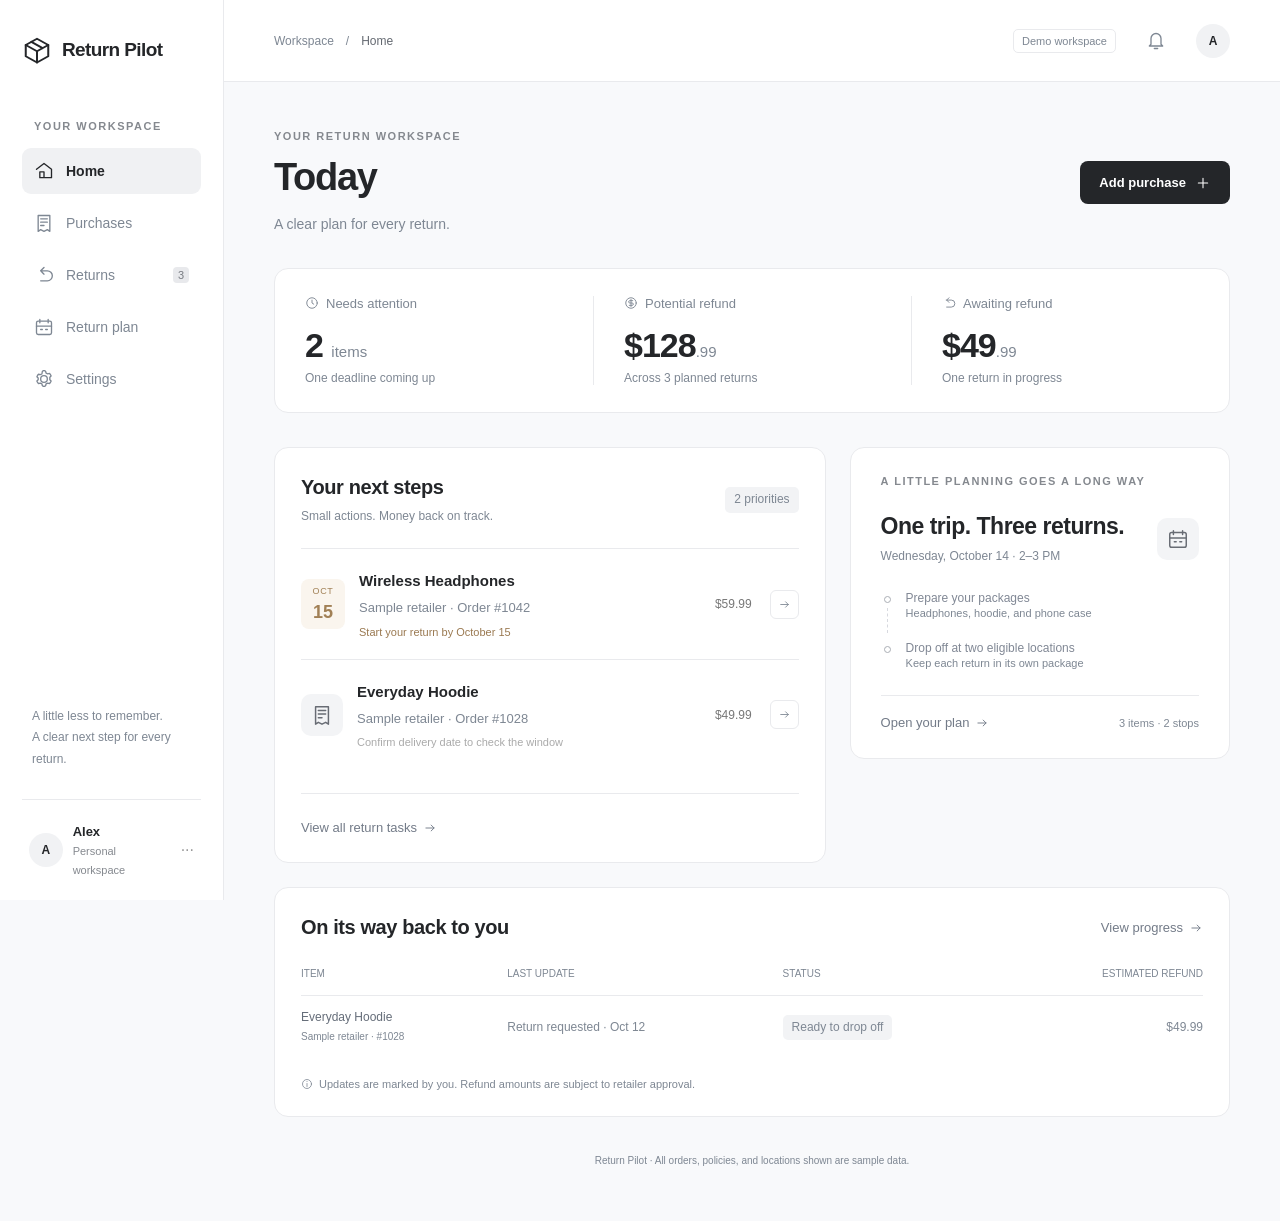
==== demo/index.html @ 165a9c5d "Add presentation opening and organize MVP demo" ====
<!doctype html>
<html lang="en">
<head>
  <meta charset="UTF-8">
  <meta name="viewport" content="width=device-width, initial-scale=1">
  <meta name="theme-color" content="#ffffff">
  <meta name="description" content="Return Pilot — organize purchases, plan returns, and follow refunds in one place.">
  <title>Return Pilot — Your returns, under control</title>
  <link rel="icon" type="image/svg+xml" href="data:image/svg+xml,%3Csvg xmlns='http://www.w3.org/2000/svg' viewBox='0 0 32 32'%3E%3Crect width='32' height='32' rx='8' fill='%23242629'/%3E%3Cpath d='m16 6 10 6v10l-10 5-10-5V12l10-6Zm-10 6 10 5 10-5M16 17v10' fill='none' stroke='white' stroke-width='1.5'/%3E%3C/svg%3E">
  <link rel="stylesheet" href="styles.css">
</head>
<body>
  <div id="app"></div>
  <div id="toast" class="toast" role="status" aria-live="polite"></div>
  <dialog id="modal"></dialog>
  <script src="app.js"></script>
</body>
</html>
---- demo/styles.css ----
:root{--ink:#242629;--muted:#85898f;--subtle:#a6aab0;--line:#e9eaed;--canvas:#f8f9fb;--panel:#fff;--soft:#f3f4f6;--warn:#93672f;--warn-bg:#faf5ed;--radius:14px;--font:Arimo,Arial,Helvetica,sans-serif}
*{box-sizing:border-box}body{margin:0;font-family:var(--font);color:var(--ink);background:var(--canvas);font-size:16px;-webkit-font-smoothing:antialiased}button,input,select,textarea{font:inherit}button,a,input,select,textarea{-webkit-tap-highlight-color:transparent}button{cursor:pointer}a{color:inherit;text-decoration:none}button:disabled{opacity:.4;cursor:not-allowed}button:focus-visible,a:focus-visible{outline:3px solid #a4afb9;outline-offset:4px}input:focus,select:focus,textarea:focus{outline:2px solid #a4afb9;outline-offset:1px}svg.icon{width:20px;height:20px;flex-shrink:0;fill:none;stroke:currentColor;stroke-width:1.6;stroke-linecap:round;stroke-linejoin:round}h1,h2,h3,p{margin:0}h1{font-size:38px;line-height:1.2;letter-spacing:-1.3px;font-weight:600}h2{font-size:20px;line-height:1.35;letter-spacing:-.4px;font-weight:600}h3{font-size:16px;font-weight:600;line-height:1.4}p{line-height:1.65}small,.small{font-size:13px;line-height:1.5}.muted{color:var(--muted)}.eyebrow{font-size:11px;letter-spacing:1.5px;font-weight:600;text-transform:uppercase;color:var(--muted)}.strong{font-weight:600}.nowrap{white-space:nowrap}.iconbox{width:42px;height:42px;display:grid;place-items:center;background:var(--soft);border-radius:10px;color:#686c74;flex-shrink:0}.iconbox svg{width:22px;height:22px}
.sidebar{width:224px;position:fixed;inset:0 auto 0 0;background:#fff;border-right:1px solid var(--line);padding:35px 22px 22px;display:flex;flex-direction:column;z-index:10}.brand{display:flex;align-items:center;gap:10px;font-size:19px;letter-spacing:-.6px;font-weight:700}.brand svg{width:30px;height:30px}.sidebar .eyebrow{margin:55px 12px 16px}.nav{display:flex;flex-direction:column;gap:6px}.nav a{display:flex;gap:12px;align-items:center;padding:13px 12px;color:#7e8793;font-size:14px;border-radius:9px}.nav a:hover{background:#f8f9fa;color:var(--ink)}.nav a.active{color:var(--ink);background:#f0f1f3;font-weight:600}.nav .counter{margin-left:auto;font-size:11px;background:#e8e9ec;border-radius:4px;padding:2px 5px;color:#777b81}.sidebar-foot{margin-top:auto}.help-note{margin:28px 10px;color:#7e8793;font-size:12px;line-height:1.8}.profile{border-top:1px solid var(--line);padding:22px 7px 0;display:flex;align-items:center;gap:10px}.avatar{width:34px;height:34px;background:#f1f2f4;border-radius:50%;display:grid;place-items:center;font-size:12px;font-weight:600}.profile small{font-size:11px}.profile .more{margin-left:auto;color:#999}.main{margin-left:224px;min-height:100vh}.toolbar{height:82px;display:flex;align-items:center;justify-content:space-between;padding:0 50px;border-bottom:1px solid var(--line);background:#fff}.crumb{display:flex;gap:12px;align-items:center;color:#7e8793;font-size:12px}.crumb span:last-child{color:#646971}.toolbar-right{display:flex;align-items:center;gap:23px}.demo{padding:5px 8px;font-size:11px;border:1px solid var(--line);border-radius:5px;color:#7e8793}.icon-button{padding:7px;display:grid;place-items:center;background:none;border:0;color:#7e8793}.icon-button:hover{color:var(--ink);background:var(--soft);border-radius:6px}.content{max-width:1320px;margin:auto;padding:48px 50px 55px}.page-heading{display:flex;justify-content:space-between;align-items:center;gap:24px;margin-bottom:32px}.page-heading p{margin-top:12px;font-size:14px;color:#7e8793}.page-heading .eyebrow{margin-bottom:13px}.btn{display:inline-flex;align-items:center;justify-content:center;gap:9px;border:1px solid transparent;background:var(--ink);color:#fff;border-radius:8px;padding:12px 18px;font-size:13px;font-weight:600;min-height:43px;white-space:nowrap}.btn:hover{background:#414349}.btn.secondary{background:#fff;border-color:#dddfe4;color:#646970}.btn.secondary:hover{background:#f6f7f9}.btn.ghost{background:none;color:#777d85;border:0;padding:8px 0;min-height:32px}.btn.ghost:hover{color:var(--ink)}.btn.full{width:100%}.btn svg{width:16px;height:16px}.link{background:none;border:0;font-size:13px;color:#737b88;padding:0;display:inline-flex;align-items:center;gap:6px;cursor:pointer}.link:hover{color:var(--ink)}.link svg{width:14px;height:14px}.back{display:inline-flex;gap:6px;align-items:center;font-size:13px;color:var(--muted);margin-bottom:24px}.back svg{width:16px;height:16px}.pill{display:inline-flex;align-items:center;gap:6px;padding:5px 9px;border-radius:5px;font-size:11px;line-height:1.3;background:#f2f3f5;color:#7e8793;white-space:nowrap}.pill.urgent{color:var(--warn);background:var(--warn-bg)}.pill.dark{background:#eceef1;color:#525962}.panel{background:#fff;border:1px solid var(--line);border-radius:var(--radius);padding:26px;min-width:0}.panel-heading{display:flex;justify-content:space-between;gap:12px;align-items:center;margin-bottom:23px}.panel-heading .small{font-size:12px}.columns{display:grid;grid-template-columns:minmax(0,1.45fr) minmax(300px,1fr);gap:24px;align-items:start}.columns.equal{grid-template-columns:1fr 1fr}.stack{display:flex;flex-direction:column;gap:22px}.divider{height:1px;background:var(--line);margin:24px 0}.metric-row{display:grid;grid-template-columns:repeat(3,1fr);background:white;border:1px solid var(--line);border-radius:14px;margin:0 0 34px;padding:27px 0}.metric{padding:0 30px;position:relative}.metric+.metric{border-left:1px solid var(--line)}.metric-label{font-size:12px;color:#7e8793;display:flex;gap:7px;align-items:center}.metric-label svg{width:14px;height:14px}.metric-value{font-size:34px;font-weight:600;letter-spacing:-1px;margin:15px 0 6px}.metric-value .unit{font-size:15px;color:#7e8793;font-weight:400;letter-spacing:0}.metric-note{font-size:11px;color:#7e8793}.section-title{display:flex;justify-content:space-between;align-items:center;margin-bottom:22px}.section-title p{font-size:12px;color:#7e8793;margin-top:6px}.task-row{display:flex;gap:14px;align-items:center;padding:21px 0;border-top:1px solid var(--line);min-width:0}.task-row:first-of-type{border-top:0;padding-top:6px}.task-copy{flex:1;min-width:0}.task-copy h3{font-size:14px;margin-bottom:6px}.task-copy p{font-size:12px;color:#7e8793}.task-copy .action-note{font-size:11px;color:#aaa;margin-top:7px}.task-copy .action-note.urgent{color:#9a7951}.date-tile{width:44px;height:50px;background:#f4f5f7;border-radius:8px;display:flex;flex-direction:column;align-items:center;justify-content:center;color:#777d86;font-size:18px;font-weight:600;flex-shrink:0}.date-tile small{font-size:9px;margin-bottom:3px;letter-spacing:.7px;font-weight:400}.date-tile.urgent{background:#faf5ee;color:#a18056}.task-action{display:flex;align-items:center;gap:18px}.task-action .price{font-size:12px;color:#777}.row-arrow{border:1px solid var(--line);background:#fff;padding:7px;display:grid;place-items:center;border-radius:6px;color:#7e8793}.row-arrow svg{width:13px;height:13px}.row-arrow:hover{color:var(--ink);border-color:#7e8793}.plan-feature{padding:27px 30px;background:#fff;border:1px solid var(--line);border-radius:14px}.plan-date{display:flex;align-items:center;justify-content:space-between;margin:26px 0}.plan-date strong{font-size:23px;letter-spacing:-.5px}.plan-date small{display:block;color:#7e8793;margin-top:7px;font-size:12px}.mini-route{margin:20px 0 23px;display:grid;gap:20px}.route-item{display:flex;gap:12px;position:relative;font-size:12px}.route-item .route-dot{width:7px;height:7px;border:1.5px solid #aaaeb5;border-radius:50%;margin:5px 3px}.route-item:first-child:after{content:'';position:absolute;height:25px;border-left:1px dashed #d7d9df;left:6px;top:17px}.route-item small{color:#7e8793;font-size:11px}.route-item strong{display:block;font-weight:400;color:#818895}.plan-footer{border-top:1px solid var(--line);padding-top:19px;display:flex;justify-content:space-between;align-items:center}.plan-footer small{font-size:11px;color:#7e8793}.refund-panel{margin-top:24px}.refund-table{width:100%;border-collapse:collapse;font-size:12px}.refund-table th{text-align:left;font-size:10px;font-weight:400;color:#7e8793;padding:4px 0 16px}.refund-table td{padding:14px 0;border-top:1px solid var(--line);color:#7e8793}.refund-table td:first-child{color:#656d79}.refund-table th:last-child,.refund-table td:last-child{text-align:right}.refund-table small{display:block;color:#7e8793;font-size:10px;margin-top:5px}.inline-note{font-size:11px;color:#7e8793;margin-top:20px;display:flex;gap:6px;align-items:center}.inline-note svg{width:12px;height:12px}
.tabs{display:flex;gap:22px;border-bottom:1px solid var(--line);margin-bottom:26px;overflow-x:auto}.tab{border:0;background:none;font-size:13px;padding:14px 1px;color:#7e8793;border-bottom:2px solid transparent;white-space:nowrap}.tab.active{color:#363b43;border-bottom-color:#33363d;font-weight:600}.option-grid{display:grid;grid-template-columns:repeat(2,1fr);gap:16px}.option{background:white;border:1px solid var(--line);border-radius:12px;padding:24px;text-align:left;display:flex;align-items:flex-start;gap:16px}.option:hover{border-color:#7e8793;background:#fdfdfe}.option h3{font-size:15px;margin:3px 0 7px}.option p{font-size:12px;color:#7e8793}.option .chevron{margin-left:auto;color:#7e8793}.notice{padding:15px 18px;background:#f7f8fa;border:1px solid #eceef2;border-radius:9px;display:flex;gap:12px;color:#7e8793;font-size:12px;line-height:1.7}.notice svg{width:17px;height:17px;flex-shrink:0;margin-top:2px}.notice.warn{background:#faf7f2;color:#9c8667;border-color:#f0e9dc}.upload-zone{border:1px dashed #d6dbe3;background:#fcfcfd;border-radius:12px;min-height:260px;display:flex;flex-direction:column;justify-content:center;align-items:center;text-align:center;gap:13px;padding:30px}.upload-zone h3{font-size:17px}.upload-zone p{font-size:12px;color:#7e8793}.upload-zone>svg{width:40px;height:40px;color:#7e8793;margin-bottom:7px}.upload-zone.dragging{background:#eef1f6;border-color:#727a87}.upload-actions{display:flex;gap:10px;margin-top:8px}.file-note{font-size:11px;color:#7e8793;margin-top:12px}.checklist{display:flex;flex-direction:column;gap:17px}.check-row{display:flex;gap:10px;font-size:13px;color:#737c89;align-items:flex-start;line-height:1.55}.check-row input{margin-top:3px;accent-color:#34383e;width:15px;height:15px}.check-row:has(input:checked) span{text-decoration:line-through;color:#7e8793}.form-grid{display:grid;grid-template-columns:1fr 1fr;gap:22px 20px}.field{display:flex;flex-direction:column;gap:9px;font-size:12px;color:#7e8793}.field input,.field select,.field textarea{width:100%;min-height:42px;border:1px solid #e1e4e9;border-radius:7px;background:#fff;color:#515b68;padding:11px 12px;font-size:13px;line-height:1.4}.field input::placeholder{color:#7e8793}.field textarea{min-height:80px;resize:vertical}.field.full{grid-column:1/-1}.field small{font-size:11px;color:#7e8793}.field .invalid{border-color:#c4a77d}.form-actions{display:flex;gap:12px;justify-content:flex-end;margin-top:28px;align-items:center}.form-actions .small{margin-right:auto;font-size:11px;color:#7e8793}.receipt{padding:30px 28px;border:1px solid #e5e7eb;background:white;max-width:300px;margin:25px auto;font-family:var(--font);box-shadow:0 6px 25px #1e273007}.receipt-brand{font-size:18px;letter-spacing:3px;font-weight:600;text-align:center;margin:8px 0}.receipt-sub{text-align:center;font-size:9px;letter-spacing:1px;color:#7e8793;margin-bottom:25px}.receipt-line{display:flex;justify-content:space-between;font-size:11px;color:#7e8793;margin:15px 0}.receipt-line b{color:#646c77;font-weight:400}.receipt-separator{border-top:1px dashed #d7dbe2;margin:20px 0}.receipt-foot{text-align:center;margin-top:25px;font-size:10px;color:#7e8793}.receipt-preview{background:#f8f9fb;border:1px solid var(--line);border-radius:10px;overflow:hidden;padding:20px;min-height:440px;display:grid;place-items:center}.receipt-preview img{max-width:100%;max-height:400px;object-fit:contain}.receipt-tools{display:flex;justify-content:space-between;align-items:center;margin-bottom:15px;font-size:11px;color:#7e8793}.item-review{display:flex;align-items:center;gap:13px;border:1px solid var(--line);border-radius:9px;padding:16px;margin:12px 0}.item-review input{accent-color:#34383e}.item-review p{font-size:12px;color:#7e8793}.item-review .price{margin-left:auto;font-size:13px;color:#66707d}.stepper{display:flex;gap:12px;align-items:center;margin-bottom:27px;color:#7e8793;font-size:12px}.stepper b{font-weight:400;color:#666f7b}.stepper span{display:inline-flex;align-items:center;gap:7px}.stepper i{font-style:normal;width:21px;height:21px;border:1px solid #dddfe5;border-radius:50%;display:grid;place-items:center;font-size:10px}.stepper .current i{background:#34383e;color:white;border-color:#34383e}.stepper .current{color:#4d5663}.stepper .step-line{height:1px;flex:1;background:#e6e8ed;max-width:65px}.key-values{display:flex;flex-direction:column;gap:17px}.kv{display:flex;justify-content:space-between;gap:22px;font-size:12px;line-height:1.5}.kv dt{color:#7e8793}.kv dd{margin:0;color:#626c7b;text-align:right;max-width:60%}.decision{display:flex;gap:10px;margin:22px 0}.decision button{flex:1;padding:14px;background:#fff;border:1px solid var(--line);border-radius:7px;font-size:12px;color:#7e8793;display:flex;flex-direction:column;align-items:center;gap:7px}.decision button.active{background:#353941;color:#fff;border-color:#353941}.timeline{margin:20px 0 5px}.timeline-step{display:flex;gap:14px;padding-bottom:25px;position:relative;font-size:13px}.timeline-step:not(:last-child):after{content:'';width:1px;background:#e2e5e9;position:absolute;left:6px;top:17px;bottom:5px}.timeline-dot{width:13px;height:13px;border:1.5px solid #d3d7df;border-radius:50%;margin-top:2px;flex-shrink:0;z-index:1;background:white}.timeline-step.done .timeline-dot{background:#454b54;border-color:#454b54}.timeline-step.current .timeline-dot{border-color:#454b54;box-shadow:0 0 0 3px #f0f1f4}.timeline-step h3{font-size:13px;font-weight:400;color:#818b99}.timeline-step.current h3{font-weight:600;color:#454f5f}.timeline-step small{font-size:11px;color:#7e8793;display:block;margin-top:5px}.timeline-step .pill{margin-left:auto;align-self:flex-start}.search{display:flex;align-items:center;gap:9px;border:1px solid var(--line);padding:10px 14px;border-radius:8px;background:#fff;color:#7e8793;max-width:360px}.search input{border:0;outline:0;padding:0;width:100%;font-size:13px;color:#6d7684;background:none}.search svg{width:16px;height:16px}.list-toolbar{display:flex;justify-content:space-between;gap:18px;margin-bottom:22px}.purchase-list{display:flex;flex-direction:column}.purchase-item{display:flex;align-items:center;gap:20px;padding:23px 0;border-bottom:1px solid var(--line)}.purchase-item:last-child{border:0}.purchase-item .item-data{flex:1}.purchase-item h3{font-size:14px;font-weight:600}.purchase-item p{font-size:12px;color:#7e8793;margin-top:5px}.purchase-item .purchase-price{font-size:14px;color:#78818f;min-width:90px;text-align:right}.purchase-item .pill{min-width:92px;justify-content:center}.task-list-card{padding:24px;display:flex;gap:18px;border-bottom:1px solid var(--line);align-items:center}.task-list-card:last-child{border:0}.task-list-card .item-data{flex:1}.task-list-card h3{font-size:14px}.task-list-card p{font-size:12px;color:#7e8793;margin-top:6px}.task-list-card .task-facts{display:flex;gap:17px;margin-top:12px;font-size:11px;color:#7e8793}.task-list-card .right{display:flex;gap:14px;align-items:center}.task-list-card .right strong{font-size:13px;font-weight:400;color:#7b8492}.empty{padding:65px 20px;text-align:center;color:#7e8793;font-size:14px}.empty svg{width:36px;height:36px;display:block;margin:0 auto 16px}.stop{display:flex;gap:18px}.stop-number{width:32px;height:32px;border:1px solid var(--line);border-radius:50%;display:grid;place-items:center;font-size:12px;color:#7e8793;flex-shrink:0}.stop h3{font-size:16px}.stop p{font-size:12px;color:#7e8793;margin-top:6px}.stop .stop-items{margin-top:18px;background:#f7f8fa;border-radius:7px;padding:13px 16px;font-size:12px;color:#7e8793}.stop-content{flex:1}.stop-time{margin-left:auto;font-size:12px;color:#7e8793}.setting-group{padding:20px 0;border-bottom:1px solid var(--line)}.setting-group:last-child{border:0}.setting-group h3{font-size:14px;margin-bottom:6px}.setting-group p{font-size:12px;color:#7e8793}.settings-row{display:flex;align-items:center;justify-content:space-between;gap:22px}.switch{appearance:none;background:#dedfe3;width:34px;height:20px;border-radius:20px;position:relative;cursor:pointer;transition:.15s}.switch:before{content:'';background:white;width:16px;height:16px;border-radius:50%;position:absolute;left:2px;top:2px;box-shadow:0 1px 3px #0001}.switch:checked{background:#40464f}.switch:checked:before{transform:translateX(14px)}.code-box{background:#f7f8fa;border:1px solid var(--line);border-radius:7px;padding:13px 15px;display:flex;align-items:center;justify-content:space-between;gap:12px;font-size:12px;color:#778293;overflow-wrap:anywhere}.auth{min-height:100vh;display:grid;grid-template-columns:1fr 1fr;background:#fff}.auth-story{background:#f5f6f8;border-right:1px solid var(--line);padding:50px;display:flex;flex-direction:column}.auth-story .auth-copy{margin:auto 0;max-width:450px}.auth-copy h1{font-size:50px;line-height:1.2;letter-spacing:-2px}.auth-copy p{margin-top:22px;max-width:340px;font-size:15px;color:#7e8793}.auth-steps{display:flex;gap:23px;margin-top:40px;font-size:11px;color:#7e8793}.auth-steps svg{width:16px;height:16px;display:block;margin-bottom:10px}.auth-body{display:flex;align-items:center;justify-content:center;padding:40px}.auth-form{width:360px;max-width:100%}.auth-form>.brand{justify-content:center;margin-bottom:38px}.auth-form h2{text-align:center;font-size:28px;letter-spacing:-.7px}.auth-form>p{text-align:center;font-size:13px;color:#7e8793;margin:12px 0 30px}.auth-form .or{display:flex;align-items:center;gap:12px;font-size:11px;color:#7e8793;margin:25px 0}.auth-form .or:before,.auth-form .or:after{content:'';height:1px;background:var(--line);flex:1}.auth-footer{font-size:11px!important;line-height:1.8!important;color:#7e8793!important;margin-top:25px!important;text-align:center}.footer-note{text-align:center;font-size:10px;color:#7e8793;margin-top:38px}.toast{position:fixed;bottom:28px;left:50%;transform:translate(-50%,20px);opacity:0;pointer-events:none;background:#30353d;color:white;border-radius:9px;padding:13px 20px;font-size:13px;box-shadow:0 8px 30px #0002;transition:.2s;z-index:100;max-width:90vw}.toast.show{transform:translate(-50%,0);opacity:1}dialog{border:1px solid var(--line);border-radius:15px;padding:32px;max-width:520px;width:calc(100% - 40px);box-shadow:0 20px 70px #26304020;color:var(--ink)}dialog::backdrop{background:#20293655}dialog h2{margin-bottom:15px}dialog p{color:#7e8793;font-size:13px;margin-bottom:20px}dialog .modal-close{position:absolute;top:15px;right:15px}.badge-number{width:22px;height:22px;border-radius:50%;background:#f1f3f6;display:grid;place-items:center;color:#7e8793;font-size:11px}.walkthrough{display:flex;gap:13px;margin:22px 0;font-size:13px;color:#7e8793}.walkthrough small{display:block;color:#7e8793;font-size:11px;margin-top:6px}
@media(min-width:1600px){.content{padding-top:57px}.metric-row{margin-bottom:40px}}
@media(max-width:1150px){.toolbar{padding:0 30px}.content{padding:36px 30px}.columns{grid-template-columns:minmax(0,1.3fr) minmax(280px,1fr);gap:18px}.panel,.plan-feature{padding:22px}.task-action .price{display:none}.metric{padding:0 23px}.task-copy h3{font-size:13px}}
@media(max-width:950px){.sidebar{width:190px;padding:32px 16px}.main{margin-left:190px}.brand{font-size:17px}.content{padding:30px 24px}.toolbar{padding:0 24px}.columns,.columns.equal{grid-template-columns:1fr}.page-heading h1{font-size:32px}.panel{padding:25px}.task-action .price{display:block}.purchase-item .pill{display:none}.auth-copy h1{font-size:38px}.auth-story{padding:32px}}
@media(max-width:650px){.sidebar{inset:auto 0 0;width:100%;height:67px;flex-direction:row;padding:6px 9px;border-right:0;border-top:1px solid var(--line)}.sidebar>.brand,.sidebar>.eyebrow,.sidebar-foot{display:none}.nav{flex-direction:row;width:100%;justify-content:space-around;gap:3px}.nav a{font-size:9px;flex-direction:column;gap:4px;padding:8px 9px;flex:1;border-radius:6px}.nav .counter{display:none}.nav svg{width:18px;height:18px}.main{margin:0;padding-bottom:67px}.toolbar{height:62px;padding:0 22px}.toolbar-right{gap:10px}.toolbar .avatar{display:none}.content{padding:29px 22px 35px}.page-heading{align-items:flex-start;gap:10px;margin-bottom:25px}.page-heading h1{font-size:30px}.page-heading p{font-size:12px;line-height:1.6;max-width:220px}.page-heading .btn{font-size:0;padding:10px;min-height:36px;margin-top:8px}.page-heading .btn svg{width:18px;height:18px}.metric-row{padding:22px 0;margin-bottom:25px}.metric{padding:0 15px}.metric-label{font-size:10px}.metric-label svg{display:none}.metric-value{font-size:25px;margin:12px 0 4px}.metric-note{font-size:9px;line-height:1.6}.metric-value .unit{display:none}.panel,.plan-feature{padding:21px;border-radius:11px}.task-row{gap:11px}.task-copy h3{font-size:13px}.task-copy p{font-size:11px}.task-action{gap:10px}.task-action .price{display:none}.panel h2,.section-title h2{font-size:18px}.date-tile{width:38px;height:45px}.refund-table th:nth-child(2),.refund-table td:nth-child(2){display:none}.form-grid{grid-template-columns:1fr}.field.full{grid-column:auto}.option-grid{grid-template-columns:1fr}.upload-actions{flex-wrap:wrap;justify-content:center}.receipt-preview{min-height:330px}.form-actions{flex-wrap:wrap}.form-actions .small{width:100%}.page-heading .btn.ghost{font-size:12px}.list-toolbar{flex-direction:column}.search{max-width:none}.purchase-item{gap:12px}.purchase-item .purchase-price{min-width:auto;font-size:12px}.purchase-item .item-data h3{font-size:12px}.purchase-item p{font-size:10px}.task-list-card{padding:20px 0;gap:12px}.task-list-card .right strong{display:none}.task-list-card .task-facts{gap:10px}.task-list-card .pill{font-size:9px}.task-list-card p{font-size:10px}.kv{font-size:11px}.auth{grid-template-columns:1fr}.auth-story{display:none}.auth-body{padding:40px 27px}.auth-form{width:100%}.auth-form .brand{display:flex}.toast{bottom:85px}.stepper{gap:8px;font-size:10px}.stepper i{width:18px;height:18px}.auth-copy h1{font-size:38px}}

.plan-controls{grid-template-columns:1fr 1fr 1fr}.field{min-width:0}.field input,.field select{min-width:0}.stop-items .icon{width:16px;height:16px;vertical-align:middle;margin-right:6px}.kv dt{flex-shrink:0}.metric-label{font-size:13px}.metric-note{font-size:12px}.task-copy h3{font-size:15px}.task-copy p{font-size:13px}.pill{font-size:12px}.field{font-size:13px}.nav a{font-size:14px}.danger-link{color:#9a625a!important}
@media(max-width:650px){.plan-controls{grid-template-columns:1fr}.metric-label{font-size:10px}.metric-note{font-size:10px}.metric-value .unit{display:inline;font-size:11px}.task-copy h3{font-size:13px}.task-copy p{font-size:11px}.pill{font-size:11px}.nav a{font-size:9px}}
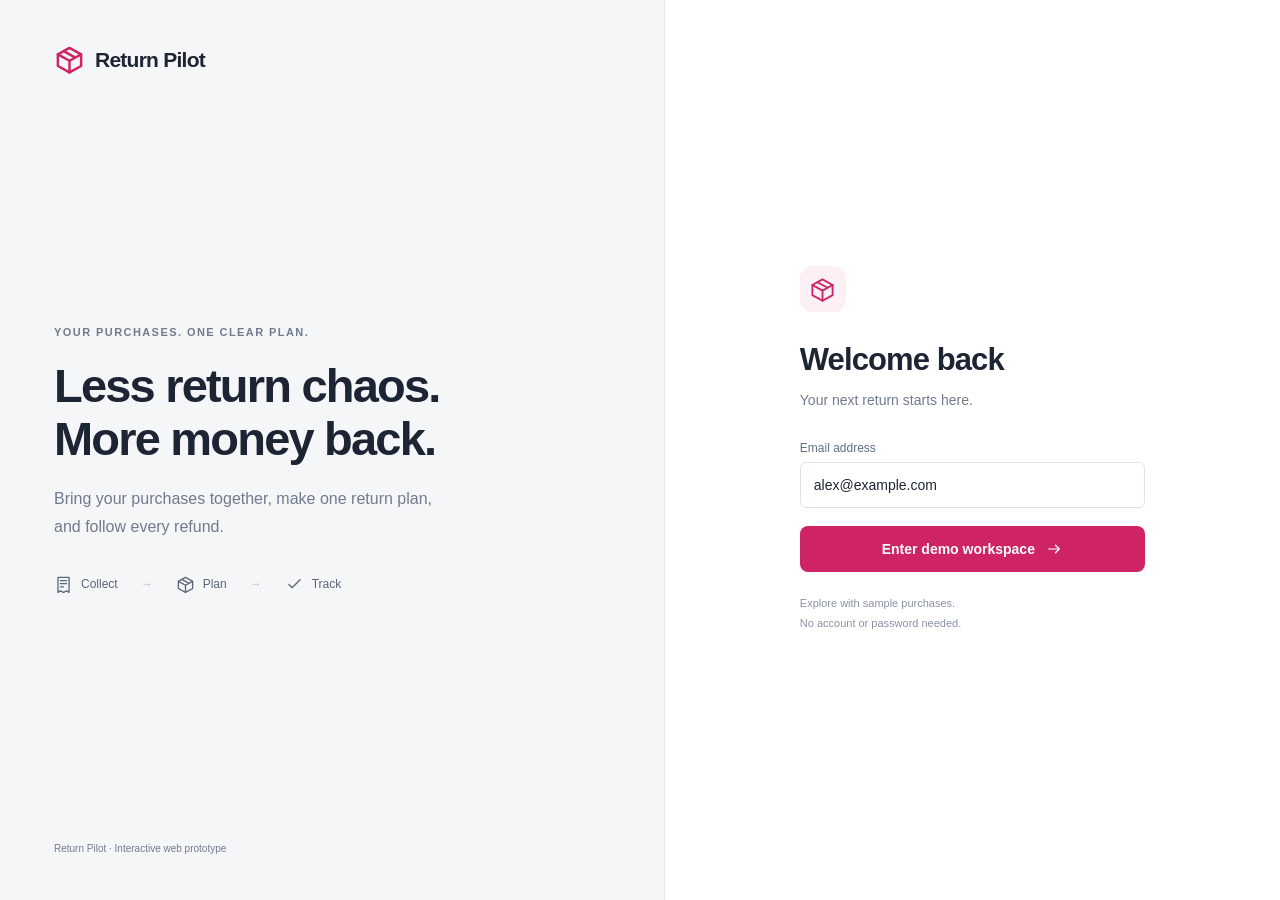
==== commit 8f333be0: "refactor: streamline MVP purchase-to-return demo" ====
--- a/demo/index.html
+++ b/demo/index.html
@@ -12,7 +12,7 @@
 <body>
   <div id="app"></div>
   <div id="toast" class="toast" role="status" aria-live="polite"></div>
-  <dialog id="modal"></dialog>
+  <dialog id="modal" aria-labelledby="modal-title"></dialog>
   <script src="app.js"></script>
 </body>
 </html>
--- a/demo/styles.css
+++ b/demo/styles.css
@@ -1,11 +1,20 @@
-:root{--ink:#242629;--muted:#85898f;--subtle:#a6aab0;--line:#e9eaed;--canvas:#f8f9fb;--panel:#fff;--soft:#f3f4f6;--warn:#93672f;--warn-bg:#faf5ed;--radius:14px;--font:Arimo,Arial,Helvetica,sans-serif}
-*{box-sizing:border-box}body{margin:0;font-family:var(--font);color:var(--ink);background:var(--canvas);font-size:16px;-webkit-font-smoothing:antialiased}button,input,select,textarea{font:inherit}button,a,input,select,textarea{-webkit-tap-highlight-color:transparent}button{cursor:pointer}a{color:inherit;text-decoration:none}button:disabled{opacity:.4;cursor:not-allowed}button:focus-visible,a:focus-visible{outline:3px solid #a4afb9;outline-offset:4px}input:focus,select:focus,textarea:focus{outline:2px solid #a4afb9;outline-offset:1px}svg.icon{width:20px;height:20px;flex-shrink:0;fill:none;stroke:currentColor;stroke-width:1.6;stroke-linecap:round;stroke-linejoin:round}h1,h2,h3,p{margin:0}h1{font-size:38px;line-height:1.2;letter-spacing:-1.3px;font-weight:600}h2{font-size:20px;line-height:1.35;letter-spacing:-.4px;font-weight:600}h3{font-size:16px;font-weight:600;line-height:1.4}p{line-height:1.65}small,.small{font-size:13px;line-height:1.5}.muted{color:var(--muted)}.eyebrow{font-size:11px;letter-spacing:1.5px;font-weight:600;text-transform:uppercase;color:var(--muted)}.strong{font-weight:600}.nowrap{white-space:nowrap}.iconbox{width:42px;height:42px;display:grid;place-items:center;background:var(--soft);border-radius:10px;color:#686c74;flex-shrink:0}.iconbox svg{width:22px;height:22px}
-.sidebar{width:224px;position:fixed;inset:0 auto 0 0;background:#fff;border-right:1px solid var(--line);padding:35px 22px 22px;display:flex;flex-direction:column;z-index:10}.brand{display:flex;align-items:center;gap:10px;font-size:19px;letter-spacing:-.6px;font-weight:700}.brand svg{width:30px;height:30px}.sidebar .eyebrow{margin:55px 12px 16px}.nav{display:flex;flex-direction:column;gap:6px}.nav a{display:flex;gap:12px;align-items:center;padding:13px 12px;color:#7e8793;font-size:14px;border-radius:9px}.nav a:hover{background:#f8f9fa;color:var(--ink)}.nav a.active{color:var(--ink);background:#f0f1f3;font-weight:600}.nav .counter{margin-left:auto;font-size:11px;background:#e8e9ec;border-radius:4px;padding:2px 5px;color:#777b81}.sidebar-foot{margin-top:auto}.help-note{margin:28px 10px;color:#7e8793;font-size:12px;line-height:1.8}.profile{border-top:1px solid var(--line);padding:22px 7px 0;display:flex;align-items:center;gap:10px}.avatar{width:34px;height:34px;background:#f1f2f4;border-radius:50%;display:grid;place-items:center;font-size:12px;font-weight:600}.profile small{font-size:11px}.profile .more{margin-left:auto;color:#999}.main{margin-left:224px;min-height:100vh}.toolbar{height:82px;display:flex;align-items:center;justify-content:space-between;padding:0 50px;border-bottom:1px solid var(--line);background:#fff}.crumb{display:flex;gap:12px;align-items:center;color:#7e8793;font-size:12px}.crumb span:last-child{color:#646971}.toolbar-right{display:flex;align-items:center;gap:23px}.demo{padding:5px 8px;font-size:11px;border:1px solid var(--line);border-radius:5px;color:#7e8793}.icon-button{padding:7px;display:grid;place-items:center;background:none;border:0;color:#7e8793}.icon-button:hover{color:var(--ink);background:var(--soft);border-radius:6px}.content{max-width:1320px;margin:auto;padding:48px 50px 55px}.page-heading{display:flex;justify-content:space-between;align-items:center;gap:24px;margin-bottom:32px}.page-heading p{margin-top:12px;font-size:14px;color:#7e8793}.page-heading .eyebrow{margin-bottom:13px}.btn{display:inline-flex;align-items:center;justify-content:center;gap:9px;border:1px solid transparent;background:var(--ink);color:#fff;border-radius:8px;padding:12px 18px;font-size:13px;font-weight:600;min-height:43px;white-space:nowrap}.btn:hover{background:#414349}.btn.secondary{background:#fff;border-color:#dddfe4;color:#646970}.btn.secondary:hover{background:#f6f7f9}.btn.ghost{background:none;color:#777d85;border:0;padding:8px 0;min-height:32px}.btn.ghost:hover{color:var(--ink)}.btn.full{width:100%}.btn svg{width:16px;height:16px}.link{background:none;border:0;font-size:13px;color:#737b88;padding:0;display:inline-flex;align-items:center;gap:6px;cursor:pointer}.link:hover{color:var(--ink)}.link svg{width:14px;height:14px}.back{display:inline-flex;gap:6px;align-items:center;font-size:13px;color:var(--muted);margin-bottom:24px}.back svg{width:16px;height:16px}.pill{display:inline-flex;align-items:center;gap:6px;padding:5px 9px;border-radius:5px;font-size:11px;line-height:1.3;background:#f2f3f5;color:#7e8793;white-space:nowrap}.pill.urgent{color:var(--warn);background:var(--warn-bg)}.pill.dark{background:#eceef1;color:#525962}.panel{background:#fff;border:1px solid var(--line);border-radius:var(--radius);padding:26px;min-width:0}.panel-heading{display:flex;justify-content:space-between;gap:12px;align-items:center;margin-bottom:23px}.panel-heading .small{font-size:12px}.columns{display:grid;grid-template-columns:minmax(0,1.45fr) minmax(300px,1fr);gap:24px;align-items:start}.columns.equal{grid-template-columns:1fr 1fr}.stack{display:flex;flex-direction:column;gap:22px}.divider{height:1px;background:var(--line);margin:24px 0}.metric-row{display:grid;grid-template-columns:repeat(3,1fr);background:white;border:1px solid var(--line);border-radius:14px;margin:0 0 34px;padding:27px 0}.metric{padding:0 30px;position:relative}.metric+.metric{border-left:1px solid var(--line)}.metric-label{font-size:12px;color:#7e8793;display:flex;gap:7px;align-items:center}.metric-label svg{width:14px;height:14px}.metric-value{font-size:34px;font-weight:600;letter-spacing:-1px;margin:15px 0 6px}.metric-value .unit{font-size:15px;color:#7e8793;font-weight:400;letter-spacing:0}.metric-note{font-size:11px;color:#7e8793}.section-title{display:flex;justify-content:space-between;align-items:center;margin-bottom:22px}.section-title p{font-size:12px;color:#7e8793;margin-top:6px}.task-row{display:flex;gap:14px;align-items:center;padding:21px 0;border-top:1px solid var(--line);min-width:0}.task-row:first-of-type{border-top:0;padding-top:6px}.task-copy{flex:1;min-width:0}.task-copy h3{font-size:14px;margin-bottom:6px}.task-copy p{font-size:12px;color:#7e8793}.task-copy .action-note{font-size:11px;color:#aaa;margin-top:7px}.task-copy .action-note.urgent{color:#9a7951}.date-tile{width:44px;height:50px;background:#f4f5f7;border-radius:8px;display:flex;flex-direction:column;align-items:center;justify-content:center;color:#777d86;font-size:18px;font-weight:600;flex-shrink:0}.date-tile small{font-size:9px;margin-bottom:3px;letter-spacing:.7px;font-weight:400}.date-tile.urgent{background:#faf5ee;color:#a18056}.task-action{display:flex;align-items:center;gap:18px}.task-action .price{font-size:12px;color:#777}.row-arrow{border:1px solid var(--line);background:#fff;padding:7px;display:grid;place-items:center;border-radius:6px;color:#7e8793}.row-arrow svg{width:13px;height:13px}.row-arrow:hover{color:var(--ink);border-color:#7e8793}.plan-feature{padding:27px 30px;background:#fff;border:1px solid var(--line);border-radius:14px}.plan-date{display:flex;align-items:center;justify-content:space-between;margin:26px 0}.plan-date strong{font-size:23px;letter-spacing:-.5px}.plan-date small{display:block;color:#7e8793;margin-top:7px;font-size:12px}.mini-route{margin:20px 0 23px;display:grid;gap:20px}.route-item{display:flex;gap:12px;position:relative;font-size:12px}.route-item .route-dot{width:7px;height:7px;border:1.5px solid #aaaeb5;border-radius:50%;margin:5px 3px}.route-item:first-child:after{content:'';position:absolute;height:25px;border-left:1px dashed #d7d9df;left:6px;top:17px}.route-item small{color:#7e8793;font-size:11px}.route-item strong{display:block;font-weight:400;color:#818895}.plan-footer{border-top:1px solid var(--line);padding-top:19px;display:flex;justify-content:space-between;align-items:center}.plan-footer small{font-size:11px;color:#7e8793}.refund-panel{margin-top:24px}.refund-table{width:100%;border-collapse:collapse;font-size:12px}.refund-table th{text-align:left;font-size:10px;font-weight:400;color:#7e8793;padding:4px 0 16px}.refund-table td{padding:14px 0;border-top:1px solid var(--line);color:#7e8793}.refund-table td:first-child{color:#656d79}.refund-table th:last-child,.refund-table td:last-child{text-align:right}.refund-table small{display:block;color:#7e8793;font-size:10px;margin-top:5px}.inline-note{font-size:11px;color:#7e8793;margin-top:20px;display:flex;gap:6px;align-items:center}.inline-note svg{width:12px;height:12px}
-.tabs{display:flex;gap:22px;border-bottom:1px solid var(--line);margin-bottom:26px;overflow-x:auto}.tab{border:0;background:none;font-size:13px;padding:14px 1px;color:#7e8793;border-bottom:2px solid transparent;white-space:nowrap}.tab.active{color:#363b43;border-bottom-color:#33363d;font-weight:600}.option-grid{display:grid;grid-template-columns:repeat(2,1fr);gap:16px}.option{background:white;border:1px solid var(--line);border-radius:12px;padding:24px;text-align:left;display:flex;align-items:flex-start;gap:16px}.option:hover{border-color:#7e8793;background:#fdfdfe}.option h3{font-size:15px;margin:3px 0 7px}.option p{font-size:12px;color:#7e8793}.option .chevron{margin-left:auto;color:#7e8793}.notice{padding:15px 18px;background:#f7f8fa;border:1px solid #eceef2;border-radius:9px;display:flex;gap:12px;color:#7e8793;font-size:12px;line-height:1.7}.notice svg{width:17px;height:17px;flex-shrink:0;margin-top:2px}.notice.warn{background:#faf7f2;color:#9c8667;border-color:#f0e9dc}.upload-zone{border:1px dashed #d6dbe3;background:#fcfcfd;border-radius:12px;min-height:260px;display:flex;flex-direction:column;justify-content:center;align-items:center;text-align:center;gap:13px;padding:30px}.upload-zone h3{font-size:17px}.upload-zone p{font-size:12px;color:#7e8793}.upload-zone>svg{width:40px;height:40px;color:#7e8793;margin-bottom:7px}.upload-zone.dragging{background:#eef1f6;border-color:#727a87}.upload-actions{display:flex;gap:10px;margin-top:8px}.file-note{font-size:11px;color:#7e8793;margin-top:12px}.checklist{display:flex;flex-direction:column;gap:17px}.check-row{display:flex;gap:10px;font-size:13px;color:#737c89;align-items:flex-start;line-height:1.55}.check-row input{margin-top:3px;accent-color:#34383e;width:15px;height:15px}.check-row:has(input:checked) span{text-decoration:line-through;color:#7e8793}.form-grid{display:grid;grid-template-columns:1fr 1fr;gap:22px 20px}.field{display:flex;flex-direction:column;gap:9px;font-size:12px;color:#7e8793}.field input,.field select,.field textarea{width:100%;min-height:42px;border:1px solid #e1e4e9;border-radius:7px;background:#fff;color:#515b68;padding:11px 12px;font-size:13px;line-height:1.4}.field input::placeholder{color:#7e8793}.field textarea{min-height:80px;resize:vertical}.field.full{grid-column:1/-1}.field small{font-size:11px;color:#7e8793}.field .invalid{border-color:#c4a77d}.form-actions{display:flex;gap:12px;justify-content:flex-end;margin-top:28px;align-items:center}.form-actions .small{margin-right:auto;font-size:11px;color:#7e8793}.receipt{padding:30px 28px;border:1px solid #e5e7eb;background:white;max-width:300px;margin:25px auto;font-family:var(--font);box-shadow:0 6px 25px #1e273007}.receipt-brand{font-size:18px;letter-spacing:3px;font-weight:600;text-align:center;margin:8px 0}.receipt-sub{text-align:center;font-size:9px;letter-spacing:1px;color:#7e8793;margin-bottom:25px}.receipt-line{display:flex;justify-content:space-between;font-size:11px;color:#7e8793;margin:15px 0}.receipt-line b{color:#646c77;font-weight:400}.receipt-separator{border-top:1px dashed #d7dbe2;margin:20px 0}.receipt-foot{text-align:center;margin-top:25px;font-size:10px;color:#7e8793}.receipt-preview{background:#f8f9fb;border:1px solid var(--line);border-radius:10px;overflow:hidden;padding:20px;min-height:440px;display:grid;place-items:center}.receipt-preview img{max-width:100%;max-height:400px;object-fit:contain}.receipt-tools{display:flex;justify-content:space-between;align-items:center;margin-bottom:15px;font-size:11px;color:#7e8793}.item-review{display:flex;align-items:center;gap:13px;border:1px solid var(--line);border-radius:9px;padding:16px;margin:12px 0}.item-review input{accent-color:#34383e}.item-review p{font-size:12px;color:#7e8793}.item-review .price{margin-left:auto;font-size:13px;color:#66707d}.stepper{display:flex;gap:12px;align-items:center;margin-bottom:27px;color:#7e8793;font-size:12px}.stepper b{font-weight:400;color:#666f7b}.stepper span{display:inline-flex;align-items:center;gap:7px}.stepper i{font-style:normal;width:21px;height:21px;border:1px solid #dddfe5;border-radius:50%;display:grid;place-items:center;font-size:10px}.stepper .current i{background:#34383e;color:white;border-color:#34383e}.stepper .current{color:#4d5663}.stepper .step-line{height:1px;flex:1;background:#e6e8ed;max-width:65px}.key-values{display:flex;flex-direction:column;gap:17px}.kv{display:flex;justify-content:space-between;gap:22px;font-size:12px;line-height:1.5}.kv dt{color:#7e8793}.kv dd{margin:0;color:#626c7b;text-align:right;max-width:60%}.decision{display:flex;gap:10px;margin:22px 0}.decision button{flex:1;padding:14px;background:#fff;border:1px solid var(--line);border-radius:7px;font-size:12px;color:#7e8793;display:flex;flex-direction:column;align-items:center;gap:7px}.decision button.active{background:#353941;color:#fff;border-color:#353941}.timeline{margin:20px 0 5px}.timeline-step{display:flex;gap:14px;padding-bottom:25px;position:relative;font-size:13px}.timeline-step:not(:last-child):after{content:'';width:1px;background:#e2e5e9;position:absolute;left:6px;top:17px;bottom:5px}.timeline-dot{width:13px;height:13px;border:1.5px solid #d3d7df;border-radius:50%;margin-top:2px;flex-shrink:0;z-index:1;background:white}.timeline-step.done .timeline-dot{background:#454b54;border-color:#454b54}.timeline-step.current .timeline-dot{border-color:#454b54;box-shadow:0 0 0 3px #f0f1f4}.timeline-step h3{font-size:13px;font-weight:400;color:#818b99}.timeline-step.current h3{font-weight:600;color:#454f5f}.timeline-step small{font-size:11px;color:#7e8793;display:block;margin-top:5px}.timeline-step .pill{margin-left:auto;align-self:flex-start}.search{display:flex;align-items:center;gap:9px;border:1px solid var(--line);padding:10px 14px;border-radius:8px;background:#fff;color:#7e8793;max-width:360px}.search input{border:0;outline:0;padding:0;width:100%;font-size:13px;color:#6d7684;background:none}.search svg{width:16px;height:16px}.list-toolbar{display:flex;justify-content:space-between;gap:18px;margin-bottom:22px}.purchase-list{display:flex;flex-direction:column}.purchase-item{display:flex;align-items:center;gap:20px;padding:23px 0;border-bottom:1px solid var(--line)}.purchase-item:last-child{border:0}.purchase-item .item-data{flex:1}.purchase-item h3{font-size:14px;font-weight:600}.purchase-item p{font-size:12px;color:#7e8793;margin-top:5px}.purchase-item .purchase-price{font-size:14px;color:#78818f;min-width:90px;text-align:right}.purchase-item .pill{min-width:92px;justify-content:center}.task-list-card{padding:24px;display:flex;gap:18px;border-bottom:1px solid var(--line);align-items:center}.task-list-card:last-child{border:0}.task-list-card .item-data{flex:1}.task-list-card h3{font-size:14px}.task-list-card p{font-size:12px;color:#7e8793;margin-top:6px}.task-list-card .task-facts{display:flex;gap:17px;margin-top:12px;font-size:11px;color:#7e8793}.task-list-card .right{display:flex;gap:14px;align-items:center}.task-list-card .right strong{font-size:13px;font-weight:400;color:#7b8492}.empty{padding:65px 20px;text-align:center;color:#7e8793;font-size:14px}.empty svg{width:36px;height:36px;display:block;margin:0 auto 16px}.stop{display:flex;gap:18px}.stop-number{width:32px;height:32px;border:1px solid var(--line);border-radius:50%;display:grid;place-items:center;font-size:12px;color:#7e8793;flex-shrink:0}.stop h3{font-size:16px}.stop p{font-size:12px;color:#7e8793;margin-top:6px}.stop .stop-items{margin-top:18px;background:#f7f8fa;border-radius:7px;padding:13px 16px;font-size:12px;color:#7e8793}.stop-content{flex:1}.stop-time{margin-left:auto;font-size:12px;color:#7e8793}.setting-group{padding:20px 0;border-bottom:1px solid var(--line)}.setting-group:last-child{border:0}.setting-group h3{font-size:14px;margin-bottom:6px}.setting-group p{font-size:12px;color:#7e8793}.settings-row{display:flex;align-items:center;justify-content:space-between;gap:22px}.switch{appearance:none;background:#dedfe3;width:34px;height:20px;border-radius:20px;position:relative;cursor:pointer;transition:.15s}.switch:before{content:'';background:white;width:16px;height:16px;border-radius:50%;position:absolute;left:2px;top:2px;box-shadow:0 1px 3px #0001}.switch:checked{background:#40464f}.switch:checked:before{transform:translateX(14px)}.code-box{background:#f7f8fa;border:1px solid var(--line);border-radius:7px;padding:13px 15px;display:flex;align-items:center;justify-content:space-between;gap:12px;font-size:12px;color:#778293;overflow-wrap:anywhere}.auth{min-height:100vh;display:grid;grid-template-columns:1fr 1fr;background:#fff}.auth-story{background:#f5f6f8;border-right:1px solid var(--line);padding:50px;display:flex;flex-direction:column}.auth-story .auth-copy{margin:auto 0;max-width:450px}.auth-copy h1{font-size:50px;line-height:1.2;letter-spacing:-2px}.auth-copy p{margin-top:22px;max-width:340px;font-size:15px;color:#7e8793}.auth-steps{display:flex;gap:23px;margin-top:40px;font-size:11px;color:#7e8793}.auth-steps svg{width:16px;height:16px;display:block;margin-bottom:10px}.auth-body{display:flex;align-items:center;justify-content:center;padding:40px}.auth-form{width:360px;max-width:100%}.auth-form>.brand{justify-content:center;margin-bottom:38px}.auth-form h2{text-align:center;font-size:28px;letter-spacing:-.7px}.auth-form>p{text-align:center;font-size:13px;color:#7e8793;margin:12px 0 30px}.auth-form .or{display:flex;align-items:center;gap:12px;font-size:11px;color:#7e8793;margin:25px 0}.auth-form .or:before,.auth-form .or:after{content:'';height:1px;background:var(--line);flex:1}.auth-footer{font-size:11px!important;line-height:1.8!important;color:#7e8793!important;margin-top:25px!important;text-align:center}.footer-note{text-align:center;font-size:10px;color:#7e8793;margin-top:38px}.toast{position:fixed;bottom:28px;left:50%;transform:translate(-50%,20px);opacity:0;pointer-events:none;background:#30353d;color:white;border-radius:9px;padding:13px 20px;font-size:13px;box-shadow:0 8px 30px #0002;transition:.2s;z-index:100;max-width:90vw}.toast.show{transform:translate(-50%,0);opacity:1}dialog{border:1px solid var(--line);border-radius:15px;padding:32px;max-width:520px;width:calc(100% - 40px);box-shadow:0 20px 70px #26304020;color:var(--ink)}dialog::backdrop{background:#20293655}dialog h2{margin-bottom:15px}dialog p{color:#7e8793;font-size:13px;margin-bottom:20px}dialog .modal-close{position:absolute;top:15px;right:15px}.badge-number{width:22px;height:22px;border-radius:50%;background:#f1f3f6;display:grid;place-items:center;color:#7e8793;font-size:11px}.walkthrough{display:flex;gap:13px;margin:22px 0;font-size:13px;color:#7e8793}.walkthrough small{display:block;color:#7e8793;font-size:11px;margin-top:6px}
-@media(min-width:1600px){.content{padding-top:57px}.metric-row{margin-bottom:40px}}
-@media(max-width:1150px){.toolbar{padding:0 30px}.content{padding:36px 30px}.columns{grid-template-columns:minmax(0,1.3fr) minmax(280px,1fr);gap:18px}.panel,.plan-feature{padding:22px}.task-action .price{display:none}.metric{padding:0 23px}.task-copy h3{font-size:13px}}
-@media(max-width:950px){.sidebar{width:190px;padding:32px 16px}.main{margin-left:190px}.brand{font-size:17px}.content{padding:30px 24px}.toolbar{padding:0 24px}.columns,.columns.equal{grid-template-columns:1fr}.page-heading h1{font-size:32px}.panel{padding:25px}.task-action .price{display:block}.purchase-item .pill{display:none}.auth-copy h1{font-size:38px}.auth-story{padding:32px}}
-@media(max-width:650px){.sidebar{inset:auto 0 0;width:100%;height:67px;flex-direction:row;padding:6px 9px;border-right:0;border-top:1px solid var(--line)}.sidebar>.brand,.sidebar>.eyebrow,.sidebar-foot{display:none}.nav{flex-direction:row;width:100%;justify-content:space-around;gap:3px}.nav a{font-size:9px;flex-direction:column;gap:4px;padding:8px 9px;flex:1;border-radius:6px}.nav .counter{display:none}.nav svg{width:18px;height:18px}.main{margin:0;padding-bottom:67px}.toolbar{height:62px;padding:0 22px}.toolbar-right{gap:10px}.toolbar .avatar{display:none}.content{padding:29px 22px 35px}.page-heading{align-items:flex-start;gap:10px;margin-bottom:25px}.page-heading h1{font-size:30px}.page-heading p{font-size:12px;line-height:1.6;max-width:220px}.page-heading .btn{font-size:0;padding:10px;min-height:36px;margin-top:8px}.page-heading .btn svg{width:18px;height:18px}.metric-row{padding:22px 0;margin-bottom:25px}.metric{padding:0 15px}.metric-label{font-size:10px}.metric-label svg{display:none}.metric-value{font-size:25px;margin:12px 0 4px}.metric-note{font-size:9px;line-height:1.6}.metric-value .unit{display:none}.panel,.plan-feature{padding:21px;border-radius:11px}.task-row{gap:11px}.task-copy h3{font-size:13px}.task-copy p{font-size:11px}.task-action{gap:10px}.task-action .price{display:none}.panel h2,.section-title h2{font-size:18px}.date-tile{width:38px;height:45px}.refund-table th:nth-child(2),.refund-table td:nth-child(2){display:none}.form-grid{grid-template-columns:1fr}.field.full{grid-column:auto}.option-grid{grid-template-columns:1fr}.upload-actions{flex-wrap:wrap;justify-content:center}.receipt-preview{min-height:330px}.form-actions{flex-wrap:wrap}.form-actions .small{width:100%}.page-heading .btn.ghost{font-size:12px}.list-toolbar{flex-direction:column}.search{max-width:none}.purchase-item{gap:12px}.purchase-item .purchase-price{min-width:auto;font-size:12px}.purchase-item .item-data h3{font-size:12px}.purchase-item p{font-size:10px}.task-list-card{padding:20px 0;gap:12px}.task-list-card .right strong{display:none}.task-list-card .task-facts{gap:10px}.task-list-card .pill{font-size:9px}.task-list-card p{font-size:10px}.kv{font-size:11px}.auth{grid-template-columns:1fr}.auth-story{display:none}.auth-body{padding:40px 27px}.auth-form{width:100%}.auth-form .brand{display:flex}.toast{bottom:85px}.stepper{gap:8px;font-size:10px}.stepper i{width:18px;height:18px}.auth-copy h1{font-size:38px}}
-
-.plan-controls{grid-template-columns:1fr 1fr 1fr}.field{min-width:0}.field input,.field select{min-width:0}.stop-items .icon{width:16px;height:16px;vertical-align:middle;margin-right:6px}.kv dt{flex-shrink:0}.metric-label{font-size:13px}.metric-note{font-size:12px}.task-copy h3{font-size:15px}.task-copy p{font-size:13px}.pill{font-size:12px}.field{font-size:13px}.nav a{font-size:14px}.danger-link{color:#9a625a!important}
-@media(max-width:650px){.plan-controls{grid-template-columns:1fr}.metric-label{font-size:10px}.metric-note{font-size:10px}.metric-value .unit{display:inline;font-size:11px}.task-copy h3{font-size:13px}.task-copy p{font-size:11px}.pill{font-size:11px}.nav a{font-size:9px}}
+:root{--ink:#1d2433;--muted:#717b8d;--line:#e6e9ee;--canvas:#fafbfc;--panel:#fff;--soft:#f4f6f8;--brand:#ce2466;--brand-hover:#ae1d55;--brand-soft:#fcf0f5;--green:#21794d;--green-soft:#eaf7ee;--coral:#bc4548;--coral-soft:#fff2f1;--amber:#966218;--amber-soft:#fff8e9;--radius:13px;--font:Inter,-apple-system,BlinkMacSystemFont,'Segoe UI',sans-serif}
+*{box-sizing:border-box}body{margin:0;font-family:var(--font);color:var(--ink);background:var(--canvas);font-size:15px;-webkit-font-smoothing:antialiased}button,input,select,textarea{font:inherit}button,a,input,select,textarea{-webkit-tap-highlight-color:transparent}button{cursor:pointer}a{color:inherit;text-decoration:none}button:disabled{opacity:.42;cursor:not-allowed}button:focus-visible,a:focus-visible,input:focus-visible,select:focus-visible{outline:3px solid #d56793;outline-offset:3px}button,a{touch-action:manipulation}button{line-height:1.3}input[type=checkbox]{width:18px;height:18px;accent-color:var(--brand);cursor:pointer;flex-shrink:0}input:disabled{cursor:not-allowed;opacity:.4}svg.icon{width:21px;height:21px;flex-shrink:0;fill:none;stroke:currentColor;stroke-width:1.65;stroke-linecap:round;stroke-linejoin:round}h1,h2,h3,p{margin:0}h1{font-size:36px;line-height:1.15;letter-spacing:-1.3px;font-weight:750}h2{font-size:21px;line-height:1.3;letter-spacing:-.5px;font-weight:700}h3{font-size:17px;line-height:1.35;font-weight:680}p{line-height:1.55}small{font-size:12px;line-height:1.5}.eyebrow{font-size:11px;font-weight:750;letter-spacing:.13em;color:var(--muted)}.sr-only{position:absolute;width:1px;height:1px;padding:0;margin:-1px;overflow:hidden;clip:rect(0,0,0,0);white-space:nowrap;border:0}
+/* A consistent desktop shell, with exactly three primary destinations. */
+.sidebar{width:218px;position:fixed;inset:0 auto 0 0;background:#fdfdfe;border-right:1px solid var(--line);padding:28px 18px;display:flex;flex-direction:column;z-index:10}.brand{display:inline-flex;align-items:center;gap:10px;font-size:21px;letter-spacing:-.75px;font-weight:800;white-space:nowrap}.brand>.icon{width:31px;height:31px;color:var(--brand);stroke-width:1.9}.sidebar>.brand{margin:0 3px 45px}.nav{display:flex;flex-direction:column;gap:10px}.nav a{display:flex;align-items:center;gap:13px;min-height:49px;padding:12px 15px;border-radius:8px;font-size:15px;color:#4d5768;border-left:3px solid transparent}.nav a:hover{background:var(--soft)}.nav a.active{color:var(--brand);background:var(--brand-soft);border-left-color:var(--brand);font-weight:700}.nav .icon{width:23px;height:23px}.sidebar-foot{margin-top:auto;padding:20px 14px 0}.workspace-note{font-size:12px;line-height:1.7;color:var(--muted);margin-bottom:18px}.demo-label{font-size:11px;color:var(--muted);display:flex;align-items:center;gap:7px}.demo-label i{width:6px;height:6px;background:#74a18a;border-radius:50%}.reset-link{margin-top:13px;font-size:11px!important}.main{margin-left:218px;min-height:100vh}.toolbar{height:84px;display:flex;justify-content:space-between;align-items:center;gap:25px;padding:0 35px;border-bottom:1px solid var(--line);background:#fff}.search{display:flex;align-items:center;gap:11px;min-width:180px;max-width:620px;flex:1;border:1px solid var(--line);background:#f7f8fa;padding:13px 16px;border-radius:9px;color:var(--muted)}.search input{width:100%;min-width:0;border:0;outline:none;background:none;font-size:13px;color:var(--ink)}.search:focus-within{outline:2px solid #d56793;outline-offset:2px}.search input:focus-visible{outline:0}.search input::placeholder{color:#7d8697}.toolbar-right{display:flex;align-items:center;gap:22px}.icon-button{display:grid;place-items:center;width:34px;height:34px;padding:6px;border:0;background:none;border-radius:7px;color:var(--muted);flex-shrink:0}.icon-button:hover{background:var(--soft);color:var(--ink)}.notification{position:relative;color:var(--ink)}.notification i{position:absolute;right:6px;top:3px;width:7px;height:7px;border-radius:50%;background:var(--brand);border:1px solid white}.profile{display:flex;align-items:center;gap:10px;font-size:13px;background:none;border:0;padding:0;white-space:nowrap;color:var(--ink)}.profile>.icon{width:13px;height:13px;transform:rotate(90deg);margin-left:3px}.avatar{display:grid;place-items:center;width:37px;height:37px;border-radius:50%;background:#ece9e5;color:#746b63;font-size:14px;font-weight:700;flex-shrink:0}.content{max-width:1350px;margin:auto;padding:32px 36px 20px}.page-heading{display:flex;align-items:center;justify-content:space-between;gap:20px;margin-bottom:25px}.page-heading p{font-size:14px;color:var(--muted);margin-top:8px}.footer-note{text-align:center;padding:18px 20px 24px;font-size:10px;letter-spacing:.02em;color:#8b93a0}.btn{display:inline-flex;align-items:center;justify-content:center;gap:10px;background:var(--brand);border:1px solid transparent;border-radius:8px;padding:13px 20px;min-height:45px;color:white;font-size:14px;font-weight:650;white-space:nowrap}.btn:hover:not(:disabled){background:var(--brand-hover)}.btn .icon{width:18px;height:18px}.btn.secondary{color:var(--ink);background:#fff;border-color:#dce0e6}.btn.secondary:hover:not(:disabled){background:var(--soft);border-color:#c5cbd5}.btn.small{min-height:39px;padding:10px 15px;font-size:13px}.btn.full{width:100%}.link{background:none;border:0;padding:0;display:inline-flex;align-items:center;gap:5px;color:var(--muted);font-size:12px;text-decoration:none}.link:hover{color:var(--brand)}.link .icon{width:14px;height:14px}.back{display:inline-flex;align-items:center;gap:5px;color:var(--muted);font-size:12px;margin:0 0 16px}.back .icon{width:15px;height:15px}.back:hover{color:var(--brand)}.panel{border:1px solid var(--line);background:var(--panel);border-radius:var(--radius);padding:24px;min-width:0}.pill{display:inline-flex;align-items:center;padding:7px 11px;border-radius:7px;font-size:12px;line-height:1.35;background:var(--soft);color:var(--muted);font-weight:550;max-width:100%;text-align:center}.pill.eligible{background:var(--green-soft);color:var(--green)}.pill.urgent{background:var(--coral-soft);color:var(--coral)}.pill.pending{background:var(--amber-soft);color:var(--amber)}.pill.transit{background:#edf3fd;color:#466eab}.pill.expired,.pill.neutral{background:#f0f2f5;color:#747c8b}
+/* Purchases: the selection and its next action stay together above the list. */
+.selection-banner{display:flex;align-items:center;gap:19px;padding:21px 23px;border:1px solid #f1dbe5;border-radius:var(--radius);background:linear-gradient(110deg,#fcf2f6,#fff 74%);margin-bottom:24px}.selection-symbol{display:grid;place-items:center;color:var(--brand);width:43px;height:43px;flex-shrink:0}.selection-symbol>.icon{width:34px;height:34px;stroke-width:1.5}.selection-copy{flex:1;min-width:0}.selection-copy strong{font-size:20px;letter-spacing:-.45px;font-weight:700}.selection-copy p{font-size:13px;color:var(--muted);margin-top:5px}.filter-tabs{display:flex;gap:10px}.filter{border:1px solid #dfe4eb;border-radius:8px;background:white;padding:11px 18px;min-height:40px;color:#626c7c;font-size:13px;white-space:nowrap}.filter.active{color:var(--brand);border-color:#e8a7c1;background:#fff8fb;font-weight:650}.filter:hover{border-color:#d597b0}.filter span{font-variant-numeric:tabular-nums}.list-caption{display:flex;justify-content:space-between;gap:10px;color:var(--muted);font-size:11px;margin:18px 0 12px}.list-caption small{font-size:10px;white-space:nowrap}.purchase-list{display:flex;flex-direction:column;gap:11px}.purchase-card{display:flex;align-items:center;gap:19px;min-height:124px;background:#fff;border:1px solid var(--line);border-radius:var(--radius);padding:17px 20px}.purchase-card.selected{border-color:#e9cbd8;box-shadow:inset 3px 0 #dca0b9}.purchase-check{display:grid;place-items:center;width:22px;flex-shrink:0}.product-photo{width:86px;height:86px;border-radius:9px;overflow:hidden;flex-shrink:0;background:#f3f4f5;display:block}img.product-photo{object-fit:contain;object-position:center;background:#fff;padding:5px;border:1px solid #f0f2f5}.product-photo.placeholder{display:grid;place-items:center;color:#a2a9b4}.product-photo.placeholder>.icon{width:32px;height:32px}.purchase-copy{flex:1;min-width:0}.purchase-copy h3{font-size:16px;letter-spacing:-.3px}.purchase-copy>p{font-size:15px;margin:4px 0 10px;color:#3c4657}.purchase-meta{display:flex;gap:11px;font-size:12px;color:var(--muted);align-items:center}.purchase-meta>span{display:inline-flex;align-items:center;gap:6px}.purchase-meta .icon{width:14px;height:14px}.purchase-status{width:187px;display:flex;flex-direction:column;align-items:flex-end;gap:8px;flex-shrink:0}.purchase-status>small{font-size:11px;color:var(--coral)}.product-summary{display:flex;align-items:center;gap:14px;min-width:0}.product-summary>div{display:flex;flex-direction:column;min-width:0;gap:4px}.product-summary strong{font-size:15px;letter-spacing:-.2px}.product-summary span{font-size:14px;color:#3f4859;line-height:1.35}.product-summary small{color:var(--muted);font-size:13px}.product-summary .product-photo{width:68px;height:68px}
+/* Add is a secondary flow, with methods, evidence and confirmation in one place. */
+.add-layout{display:grid;grid-template-columns:minmax(0,1fr) 265px;gap:22px;align-items:start}.add-panel{padding:23px}.add-panel>h2{font-size:19px;margin-bottom:18px}.add-methods{display:grid;grid-template-columns:repeat(4,minmax(0,1fr));gap:8px;margin-bottom:22px}.add-method{display:flex;align-items:flex-start;gap:9px;text-align:left;border:1px solid var(--line);border-radius:8px;background:#fafbfc;min-height:86px;padding:13px 10px;color:var(--ink)}.add-method.active{background:#fff8fb;border-color:#db7aa2}.add-method:hover{border-color:#c59aab}.method-icon{width:27px;height:31px;display:grid;place-items:center;flex-shrink:0;color:#768092}.method-icon .icon{width:21px;height:21px}.active>.method-icon{color:var(--brand)}.add-method strong{font-size:12px;line-height:1.3;display:block}.add-method small{font-size:10px;line-height:1.5;display:block;color:var(--muted);margin-top:5px}.add-method.active strong{color:var(--brand)}.add-guide{padding:25px}.add-guide h2{margin-top:14px;font-size:22px;line-height:1.4}.add-guide ol{padding:0;margin:27px 0;list-style:none;display:flex;flex-direction:column;gap:25px}.add-guide li{display:flex;gap:13px;align-items:flex-start}.add-guide li>span{display:grid;place-items:center;width:28px;height:28px;border-radius:50%;background:#eff1f5;color:#647087;font-size:12px;flex-shrink:0}.add-guide li strong{font-size:13px;display:block;padding-top:4px}.add-guide li p{font-size:12px;color:var(--muted);margin-top:7px;line-height:1.65}.guide-note{display:flex;gap:8px;color:var(--muted);font-size:11px;border-top:1px solid var(--line);padding-top:19px;line-height:1.6}.guide-note .icon{width:16px;height:16px;flex-shrink:0;margin-top:2px}.upload-zone,.email-entry{min-height:325px;display:flex;flex-direction:column;align-items:center;justify-content:center;text-align:center;padding:35px 20px;border:1px dashed #dce0e7;border-radius:10px;background:#fafbfc;gap:12px}.upload-icon{color:#8c96a7;display:grid;place-items:center;width:56px;height:56px;border-radius:15px;background:#eff1f5;margin-bottom:6px}.upload-icon>.icon{width:28px;height:28px}.upload-zone h3,.email-entry h3{font-size:18px}.upload-zone p,.email-entry p{color:var(--muted);font-size:12px}.upload-zone small,.email-entry>small{font-size:10px;color:var(--muted);max-width:370px;line-height:1.6}.upload-actions{display:flex;gap:10px;align-items:center;margin:7px 0}.file-picker{position:relative;overflow:hidden;cursor:pointer}.file-picker input{position:absolute;inset:0;width:100%;height:100%;opacity:0;cursor:pointer}.file-picker:focus-within{outline:3px solid #d56793;outline-offset:3px}.upload-zone.dragging{background:#fcf0f5;border-color:var(--brand)}.code-box{display:flex;align-items:center;gap:10px;background:#fff;border:1px solid var(--line);border-radius:7px;padding:6px 12px;font-size:12px;overflow-wrap:anywhere}.email-entry>.btn{margin-top:5px}.extraction-layout{display:grid;grid-template-columns:minmax(0,1fr) minmax(0,1.05fr);gap:15px;align-items:start}.evidence-pane,.found-pane{min-width:0}.evidence-label{display:flex;align-items:center;justify-content:space-between;font-size:11px;color:var(--muted);height:33px;padding:0 3px 10px}.receipt-preview{border:1px solid var(--line);border-radius:9px;padding:15px;background:#f1f2f4;min-height:338px;display:flex;align-items:center;justify-content:center}.receipt-paper{background:#fffefb;box-shadow:0 5px 16px #1925360c;padding:21px 20px;width:100%;max-width:330px;color:#30343a;transform:rotate(-1deg)}.receipt-brand{text-align:center;font-size:20px;font-weight:750;letter-spacing:-.7px;line-height:1.2}.receipt-order{font-size:10px;line-height:1.7;margin:13px 0 17px}.receipt-product{display:flex;align-items:center;gap:11px;padding:15px 0;border-block:1px dashed #d8d7d2}.receipt-product .product-photo{width:65px;height:65px}.receipt-product>div{display:flex;flex-direction:column;gap:5px}.receipt-product strong{font-size:11px;line-height:1.4}.receipt-product small{font-size:10px}.receipt-product b{font-size:13px}.receipt-paper dl{margin:17px 0 0;font-size:10px}.receipt-paper dl>div{display:flex;justify-content:space-between;margin-top:8px}.receipt-paper dd{margin:0}.receipt-total{border-top:1px solid #d8d7d2;padding-top:10px;font-weight:700}.receipt-foot{font-size:8px;line-height:1.6;color:var(--muted);text-align:center;margin-top:17px}.uploaded-image{display:block;max-width:100%;max-height:460px;object-fit:contain}.pdf-preview,.evidence-empty{display:flex;flex-direction:column;align-items:center;text-align:center;gap:16px;padding:25px 10px;color:var(--muted);font-size:13px;overflow-wrap:anywhere}.pdf-preview>.icon,.evidence-empty>.icon{width:40px;height:40px}.pdf-preview p,.evidence-empty p{font-size:12px}.found-pane{padding:17px;border:1px solid var(--line);border-radius:9px;background:#fafbfc}.found-heading{display:flex;align-items:center;justify-content:space-between;gap:10px;margin-bottom:14px}.found-heading h3{display:flex;align-items:center;gap:7px;font-size:16px}.found-heading h3 .icon{color:var(--green);width:20px;height:20px}.found-heading .link{font-size:10px;white-space:nowrap}.found-product{padding:11px;background:#fff;border-radius:7px;margin-bottom:10px}.found-product .product-photo{width:48px;height:48px}.found-product .product-summary{gap:10px}.found-product strong{font-size:12px}.found-product span{font-size:11px}.found-product small{font-size:11px}.extracted-fields{margin:0;background:#fff;border-radius:7px;overflow:hidden}.extracted-fields>div{display:grid;grid-template-columns:80px 1fr;gap:8px;padding:10px 12px;border-bottom:1px solid #f0f2f5;font-size:11px;line-height:1.4}.extracted-fields>div:last-child{border:0}.extracted-fields dt{color:var(--muted)}.extracted-fields dd{margin:0;overflow-wrap:anywhere}.save-selection{display:flex;gap:9px;align-items:flex-start;margin:16px 0;font-size:11px;color:#586478;line-height:1.5}.save-selection input{width:15px;height:15px;margin:0;flex-shrink:0}.field-note{display:flex;align-items:flex-start;gap:6px;color:var(--muted);font-size:9px;line-height:1.6;margin-top:10px}.field-note .icon{width:13px;height:13px;flex-shrink:0}.form-grid{display:grid;grid-template-columns:1fr 1fr;gap:12px}.field{display:flex;flex-direction:column;gap:7px;font-size:11px;color:#637085;min-width:0}.field input{width:100%;min-width:0;border:1px solid #dfe4ea;border-radius:6px;background:#fff;padding:10px;color:var(--ink);font-size:12px;min-height:38px}.field input::placeholder{color:#9299a5}
+/* Plan: the result is the visual focus, with urgency and uncertainty separate. */
+.plan-change-note{display:flex;align-items:center;gap:10px;font-size:12px;background:#f1f4f9;border-radius:8px;padding:12px 15px;margin-bottom:18px;color:#5c6c83}.plan-change-note .icon{width:16px;height:16px}.plan-change-note .link{margin-left:auto;color:var(--ink);font-weight:650}.plan-hero{position:relative;display:flex;align-items:center;gap:20px;padding:25px;border:1px solid #e8d5de;background:linear-gradient(115deg,#fff7fa,#fff 75%);border-radius:var(--radius);margin-bottom:18px}.plan-pin{display:grid;place-items:center;width:65px;height:65px;border-radius:50%;background:#f9e5ee;color:var(--brand);flex-shrink:0}.plan-pin>.icon{width:35px;height:35px}.plan-hero h2{font-size:27px;letter-spacing:-.85px}.plan-hero h2 i{font-style:normal;color:#b7a6b0;padding:0 5px}.plan-hero h2 span{color:var(--brand)}.plan-hero p{font-size:15px;color:#637085;margin-top:7px}.plan-benefits{display:flex;flex-wrap:wrap;gap:15px;margin-top:15px;color:#727c8c;font-size:10px}.plan-benefits span{display:flex;gap:5px;align-items:center}.plan-benefits .icon{width:12px;height:12px;color:var(--green)}.route-visual{display:flex;align-items:center;margin-left:auto;color:var(--brand);padding-left:10px}.route-visual b{font-size:12px;display:grid;place-items:center;width:25px;height:25px;border:1px solid #deb1c4;border-radius:50%;background:#fff}.route-visual i{width:28px;border-top:2px dotted #d7b9c6;transform:rotate(-18deg)}.priority-block{display:flex;align-items:center;gap:17px;padding:18px 22px;background:#fff8f7;border:1px solid #f2dedd;border-radius:var(--radius);margin-bottom:19px}.priority-icon{color:var(--coral);align-self:flex-start;padding-top:5px}.priority-icon>.icon{width:25px;height:25px}.priority-copy{flex:1;min-width:0}.priority-copy h3{font-size:19px;color:var(--coral)}.priority-copy p{font-size:13px;color:var(--coral);margin-top:4px}.priority-copy small{font-size:10px;color:#9a7c7e;display:block;margin-top:6px}.priority-block .product-summary{min-width:240px}.priority-block .product-photo{width:63px;height:63px}.plan-stops{display:flex;flex-direction:column;gap:14px}.stop-card{background:white;border:1px solid var(--line);border-radius:var(--radius);padding:21px}.stop-heading{display:flex;align-items:center;gap:13px;margin-bottom:16px}.stop-number{display:grid;place-items:center;flex-shrink:0;width:31px;height:31px;border-radius:50%;background:var(--ink);color:white;font-size:14px;font-weight:650}.stop-heading h2{font-size:17px}.stop-heading h2>span{margin-left:19px;font-weight:650;color:#394456}.stop-heading p{color:var(--muted);font-size:11px;margin-top:5px}.stop-count{margin-left:auto;font-size:12px;color:var(--muted);white-space:nowrap}.stop-items{display:grid;grid-template-columns:repeat(2,minmax(0,1fr));gap:12px}.stop-product{padding:12px;border:1px solid #e9edf2;border-radius:8px;background:#fdfdfe;min-width:0}.stop-product .product-photo{width:64px;height:64px}.stop-product .product-summary strong{font-size:13px}.stop-product .product-summary span{font-size:12px}.stop-product .product-summary small{font-size:12px}.package-label{display:flex;align-items:center;gap:5px;margin:10px 0 0 78px;color:#8b93a0;font-size:9px}.package-label .icon{width:12px;height:12px}.check-row{display:flex;align-items:center;gap:9px;font-size:11px;color:var(--muted);margin-top:15px}.check-row input{width:14px;height:14px;margin:0}.plan-bottom{display:flex;justify-content:space-between;align-items:center;gap:25px;margin-top:23px}.plan-bottom>p{display:flex;align-items:flex-start;gap:8px;font-size:10px;color:var(--muted);max-width:480px;line-height:1.6}.plan-bottom>p .icon{width:15px;height:15px;flex-shrink:0;margin-top:2px}.plan-bottom .btn{font-size:12px;min-height:40px;padding:11px 16px}
+/* Tracking follows the saved plan; every update is a concrete per-item action. */
+.tracking-filter select{padding:10px 35px 10px 13px;border:1px solid var(--line);border-radius:8px;color:var(--ink);background:white;font-size:13px}.tracking-summary{display:grid;grid-template-columns:repeat(3,minmax(0,1fr));background:white;border:1px solid var(--line);border-radius:var(--radius);padding:24px 0;margin-bottom:18px}.tracking-summary>div{display:flex;align-items:center;justify-content:center;gap:12px;font-size:15px;color:#667184;border-right:1px solid var(--line)}.tracking-summary>div:last-child{border:0}.tracking-summary>div>.icon{width:27px;height:27px;color:var(--brand)}.tracking-summary strong{font-size:21px;color:var(--ink);font-weight:720;letter-spacing:-.4px}.tracking-summary:has(.received-total){grid-template-columns:repeat(4,minmax(0,1fr))}.tracking-summary>.received-total>.icon{color:var(--green)}.tracking-summary>.received-total strong{color:var(--green)}.tracking-journey{display:flex;align-items:center;justify-content:space-between;gap:9px;padding:12px 3px 20px;font-size:11px;color:#6d798c}.tracking-journey i{font-style:normal;color:#b2bac5}.tracking-list{background:white;border:1px solid var(--line);border-radius:var(--radius);padding:2px 23px}.tracking-item{display:flex;position:relative;gap:22px;padding:24px 0}.tracking-item:not(:last-child){border-bottom:1px solid #edf0f4}.tracking-item:not(:last-child):before{content:'';position:absolute;left:18px;top:67px;bottom:-13px;width:1px;background:#e1e5eb}.timeline-marker{display:grid;place-items:center;width:37px;height:37px;border:2px solid #e5c1d0;background:white;border-radius:50%;color:var(--brand);font-size:14px;font-weight:700;z-index:1;flex-shrink:0}.timeline-marker .icon{width:19px;height:19px}.complete .timeline-marker{background:var(--green);border-color:var(--green);color:white}.tracking-item-body{flex:1;min-width:0}.tracking-item-heading{display:flex;align-items:center;justify-content:space-between;gap:15px;margin-bottom:18px}.tracking-item-heading h2{font-size:19px;letter-spacing:-.4px}.tracking-item-heading p{color:var(--muted);font-size:11px;margin-top:6px}.tracking-product-row{display:flex;align-items:center;justify-content:space-between;gap:20px}.tracking-product-row .product-photo{width:64px;height:64px}.tracking-product-row .product-summary strong{font-size:14px}.tracking-product-row .product-summary span{font-size:13px}.tracking-actions{display:flex;align-items:center;gap:8px}.tracking-actions .btn{font-size:11px;padding:9px 12px;min-height:35px}.tracking-actions .btn .icon{width:15px;height:15px}.item-progress{display:flex;gap:5px;width:150px;margin-top:16px}.item-progress span{height:3px;flex:1;background:#e9ecf1;border-radius:3px}.item-progress span.done{background:#b77a95}.complete .item-progress span.done{background:#78b598}.reminder-card,.completion-card{display:flex;align-items:center;gap:17px;padding:22px;border:1px solid var(--line);border-radius:var(--radius);margin-top:20px;background:#f5f6f9}.reminder-icon{width:42px;height:42px;display:grid;place-items:center;color:#68738a;background:#e9edf3;border-radius:10px;flex-shrink:0}.reminder-card h3{font-size:16px}.reminder-card p{font-size:12px;color:#687489;margin-top:5px}.reminder-card small{font-size:9px;color:#8c95a4;display:block;margin-top:5px}.reminder-card>.btn{margin-left:auto;font-size:11px}.completion-card{background:var(--green-soft);color:var(--green)}.completion-card p{font-size:13px;margin-top:5px}.completion-card>.icon{width:31px;height:31px}.completion-card .btn{margin-left:auto}
+/* Lightweight login and shared dialogs. */
+.auth{min-height:100vh;display:grid;grid-template-columns:1.08fr 1fr;background:white}.auth-story{display:flex;flex-direction:column;padding:44px 54px;background:#f5f6f8;border-right:1px solid var(--line)}.auth-copy{margin:auto 0;max-width:500px;padding:50px 0}.auth-copy h1{font-size:47px;line-height:1.13;letter-spacing:-1.8px;margin:20px 0}.auth-copy>p{font-size:16px;line-height:1.7;color:var(--muted);max-width:380px}.auth-journey{display:flex;align-items:center;gap:23px;margin-top:35px;color:#5a6679;font-size:12px}.auth-journey span{display:flex;align-items:center;gap:8px}.auth-journey .icon{width:19px;height:19px}.auth-journey i{font-style:normal;color:#b3bbc6}.auth-story>small{font-size:10px;color:var(--muted)}.auth-body{display:flex;align-items:center;justify-content:center;padding:45px}.auth-form{width:345px;max-width:100%}.auth-mark{width:46px;height:46px;display:grid;place-items:center;border-radius:12px;background:var(--brand-soft);color:var(--brand);margin-bottom:28px}.auth-mark>.icon{width:27px;height:27px}.auth-form h2{font-size:31px;letter-spacing:-.9px}.auth-form>p{font-size:14px;color:var(--muted);margin-top:10px}.auth-form form{margin-top:29px}.auth-form .field{font-size:12px}.auth-form .field input{min-height:46px;font-size:14px;padding:13px}.auth-form .btn{margin-top:18px}.auth-form p.auth-footer{font-size:11px;line-height:1.8;color:#8a93a2;margin-top:22px}.empty{display:flex;flex-direction:column;align-items:center;text-align:center;padding:48px 25px;gap:15px;color:var(--muted)}.empty>.icon{width:38px;height:38px;color:#a0a9b8}.empty h2{font-size:22px;color:var(--ink)}.empty p{font-size:13px;max-width:440px}.empty .btn{margin-top:7px}.toast{position:fixed;bottom:22px;left:50%;transform:translate(-50%,12px);opacity:0;pointer-events:none;background:#263040;color:#fff;border-radius:9px;padding:13px 20px;font-size:12px;box-shadow:0 8px 30px #1725341a;transition:opacity .15s,transform .15s;z-index:100;max-width:90vw;text-align:center}.toast.show{transform:translate(-50%,0);opacity:1}dialog{border:1px solid var(--line);border-radius:15px;padding:30px;max-width:495px;width:calc(100% - 40px);max-height:90vh;box-shadow:0 20px 70px #26304030;color:var(--ink)}dialog::backdrop{background:#18223450}dialog>h2{font-size:23px;letter-spacing:-.7px;margin-bottom:24px;padding-right:30px}dialog>p{font-size:13px;line-height:1.7;color:var(--muted);margin:17px 0 20px}dialog .modal-close{position:absolute;right:12px;top:12px}dialog .product-summary{padding:14px;background:var(--soft);border-radius:9px}dialog .product-photo{width:62px;height:62px}dialog .product-summary strong{font-size:14px}dialog .product-summary span{font-size:13px}dialog .field{font-size:12px}dialog form .btn{margin-top:20px}.detail-fields{margin:20px 0}.detail-fields>div{display:flex;justify-content:space-between;gap:20px;font-size:12px;padding:10px 0;border-bottom:1px solid var(--line)}.detail-fields dt{color:var(--muted)}.detail-fields dd{margin:0;text-align:right}.history-list,.reminder-list{padding-left:20px;font-size:12px;line-height:1.6}.history-list li,.reminder-list li{margin:15px 0}.history-list small{display:block;color:var(--muted);font-size:10px}.reminder-list p{color:var(--muted);font-size:12px;margin-top:4px}.profile-detail{display:flex;align-items:center;gap:13px}.profile-detail p{color:var(--muted);font-size:12px;margin-top:5px}
+/* The inline deck window remains a web layout, with a sidebar at every size. */
+@media(min-width:1500px){.content{padding-top:42px}.purchase-card{min-height:136px}.purchase-card>.product-photo{width:96px;height:96px}.purchase-copy h3{font-size:18px}.purchase-copy>p{font-size:17px}.purchase-meta{font-size:13px}}
+@media(max-width:1150px){.sidebar{width:190px;padding:25px 13px}.sidebar>.brand{font-size:19px;gap:8px}.sidebar>.brand .icon{width:28px;height:28px}.main{margin-left:190px}.toolbar{padding:0 25px;gap:20px}.content{padding:28px 25px 20px}.toolbar-right{gap:14px}.profile>span:not(.avatar){display:none}.selection-banner{gap:12px;padding:18px}.selection-copy strong{font-size:18px}.selection-copy p{font-size:12px}.selection-banner>.btn{font-size:12px;padding:12px 14px}.purchase-card{gap:14px;padding:15px}.purchase-status{width:165px}.purchase-card>.product-photo{width:74px;height:74px}.purchase-copy>p{font-size:14px}.purchase-meta{font-size:11px;gap:8px}.purchase-status>.pill{font-size:11px}.add-layout{grid-template-columns:minmax(0,1fr) 215px;gap:16px}.add-guide{padding:20px}.add-guide h2{font-size:20px}.add-panel{padding:20px}.add-methods{grid-template-columns:repeat(2,minmax(0,1fr))}.add-method{min-height:68px}.extraction-layout{grid-template-columns:1fr 1.05fr;gap:12px}.found-pane{padding:12px}.form-grid{grid-template-columns:1fr}.receipt-preview{padding:10px}.receipt-paper{padding:18px 12px}.receipt-product{gap:7px}.receipt-product .product-photo{width:51px;height:51px}.extracted-fields>div{grid-template-columns:65px 1fr;padding:10px;font-size:10px}.found-heading{align-items:flex-start;gap:6px}.found-heading h3{font-size:14px}.found-heading .link{font-size:9px}.found-heading .link .icon{display:none}.save-selection{font-size:10px}.found-pane .btn{font-size:12px;padding:12px}.plan-hero h2{font-size:24px}.plan-hero{padding:23px 20px;gap:16px}.route-visual{display:none}.priority-block{padding:17px;gap:12px}.priority-block .product-summary{min-width:205px}.priority-copy small{max-width:230px}.tracking-actions{flex-direction:column;align-items:stretch}.tracking-actions .btn{font-size:10px;padding:8px 11px}.tracking-summary>div{gap:9px;font-size:13px}.tracking-summary strong{font-size:19px}.tracking-summary>div>.icon{width:23px;height:23px}}
+@media(max-width:900px){.sidebar{width:170px;padding:25px 11px}.sidebar>.brand{font-size:17px;gap:7px}.sidebar>.brand>.icon{width:26px;height:26px}.nav a{font-size:13px;padding:12px 10px;gap:10px}.main{margin-left:170px}.toolbar{padding:0 22px;height:74px}.content{padding:25px 22px 15px}h1{font-size:30px}.page-heading p{font-size:12px;max-width:310px}.page-heading .btn{font-size:11px;padding:10px 12px}.selection-symbol{display:none}.selection-copy strong{font-size:17px}.selection-copy p{font-size:11px}.purchase-card{flex-wrap:wrap;column-gap:13px;row-gap:8px;position:relative;padding:17px 14px}.purchase-status{width:auto;flex-direction:row;align-items:center;margin-left:111px;flex:1}.purchase-card>.icon-button{position:absolute;right:10px;top:15px}.purchase-copy{padding-right:22px}.list-caption small{display:none}.add-layout{grid-template-columns:1fr}.add-guide{display:none}.add-methods{grid-template-columns:repeat(4,minmax(0,1fr))}.add-method{padding:12px 8px;gap:6px}.add-method strong{font-size:10px}.add-method small{font-size:9px}.method-icon{width:21px}.method-icon .icon{width:18px;height:18px}.form-grid{grid-template-columns:1fr 1fr}.plan-hero h2{font-size:21px}.plan-hero h2 i{padding:0 2px}.plan-pin{width:48px;height:48px}.plan-pin>.icon{width:27px;height:27px}.plan-hero p{font-size:13px}.plan-benefits{font-size:9px;gap:8px}.priority-block{flex-wrap:wrap}.priority-block .product-summary{margin-left:38px;flex:1;min-width:0}.priority-copy{min-width:300px}.priority-copy small{max-width:none}.stop-items{grid-template-columns:1fr}.stop-product .product-summary{gap:13px}.stop-product .product-summary strong{font-size:14px}.stop-product .product-summary span{font-size:13px}.package-label{margin-left:77px}.stop-heading h2{font-size:16px}.stop-heading h2>span{margin-left:12px}.tracking-summary>div{gap:8px;font-size:12px}.tracking-summary strong{font-size:17px}.tracking-summary>div>.icon{width:19px;height:19px}.tracking-summary:has(.received-total){grid-template-columns:repeat(2,minmax(0,1fr));gap:15px}.tracking-summary:has(.received-total)>div:nth-child(2){border:0}.tracking-journey{font-size:9px;gap:5px}.tracking-list{padding:0 17px}.tracking-item{gap:14px}.tracking-item-heading h2{font-size:17px}.tracking-item-heading .pill{font-size:10px}.tracking-product-row{flex-wrap:wrap;gap:13px}.tracking-actions{flex-direction:row}.tracking-item-heading{align-items:flex-start}.tracking-item-heading p{font-size:10px}.plan-bottom{align-items:flex-start}.plan-bottom>p{font-size:9px}.plan-bottom .btn{font-size:11px}.auth-story{padding:35px}.auth-copy h1{font-size:39px}.auth-copy>p{font-size:14px}.auth-journey{gap:13px}.auth-journey span{gap:6px;font-size:11px}.auth-body{padding:32px}}
+@media(max-width:650px){body{min-width:560px}.sidebar{width:145px;padding:25px 9px}.sidebar>.brand{font-size:14px;gap:5px}.sidebar>.brand>.icon{width:23px;height:23px}.nav a{font-size:12px;padding:12px 7px;gap:7px}.nav .icon{width:18px;height:18px}.sidebar-foot{padding:16px 7px 0}.workspace-note{font-size:10px}.main{margin-left:145px}.toolbar{padding:0 17px;gap:12px}.toolbar-right{gap:6px}.profile{display:none}.search{padding:11px;min-width:150px}.search input{font-size:11px}.search .icon{width:17px;height:17px}.content{padding:22px 17px 15px}h1{font-size:27px}.page-heading{gap:10px;align-items:flex-start}.page-heading p{font-size:11px}.selection-banner{flex-wrap:wrap;padding:15px}.selection-copy{flex-basis:100%}.selection-banner>.btn{width:100%}.filter{font-size:11px;padding:10px 11px}.filter-tabs{gap:7px}.list-caption{font-size:10px}.purchase-card>.product-photo{width:62px;height:62px}.purchase-card{gap:9px}.purchase-copy h3{font-size:14px}.purchase-copy>p{font-size:12px;margin-bottom:7px}.purchase-meta{flex-wrap:wrap;font-size:10px;gap:6px}.purchase-status{margin-left:93px}.purchase-status>.pill{font-size:10px}.purchase-status .link{font-size:9px}.add-methods{grid-template-columns:1fr 1fr}.add-method strong{font-size:11px}.add-panel{padding:16px}.extraction-layout{grid-template-columns:1fr}.receipt-preview{min-height:0}.receipt-paper{max-width:265px}.form-grid{grid-template-columns:1fr 1fr}.plan-hero{padding:19px 16px}.plan-pin{display:none}.plan-hero h2{font-size:20px;line-height:1.5}.plan-benefits{gap:8px}.priority-copy{min-width:220px}.priority-copy p{font-size:12px}.priority-copy small{font-size:9px}.stop-card{padding:17px}.stop-heading h2>span{display:block;margin:5px 0 0}.stop-heading p{font-size:10px}.stop-count{font-size:10px}.plan-bottom{flex-wrap:wrap;gap:16px}.plan-bottom>.btn{width:100%}.tracking-summary{padding:19px 0}.tracking-summary>div{flex-direction:column;gap:8px;text-align:center;font-size:10px}.tracking-summary strong{font-size:17px}.tracking-journey{flex-wrap:wrap;justify-content:center;line-height:1.6}.tracking-item-heading{gap:9px;flex-wrap:wrap}.tracking-item-heading h2{font-size:17px}.tracking-list{padding:0 13px}.tracking-item{gap:11px}.timeline-marker{width:30px;height:30px}.tracking-item:not(:last-child):before{left:14px;top:60px}.tracking-product-row .product-photo{width:48px;height:48px}.tracking-product-row .product-summary{gap:10px}.tracking-product-row .product-summary span{font-size:11px}.tracking-actions{flex-wrap:wrap}.reminder-card{flex-wrap:wrap;padding:18px}.reminder-icon{display:none}.reminder-card>.btn{margin-left:0}.completion-card{flex-wrap:wrap}.completion-card>.btn{margin-left:0}.auth{grid-template-columns:1fr}.auth-story{display:none}.auth-body{padding:45px}.auth-form{width:340px}}
+@media(prefers-reduced-motion:reduce){*,*::before,*::after{animation:none!important;transition:none!important;scroll-behavior:auto!important}}
